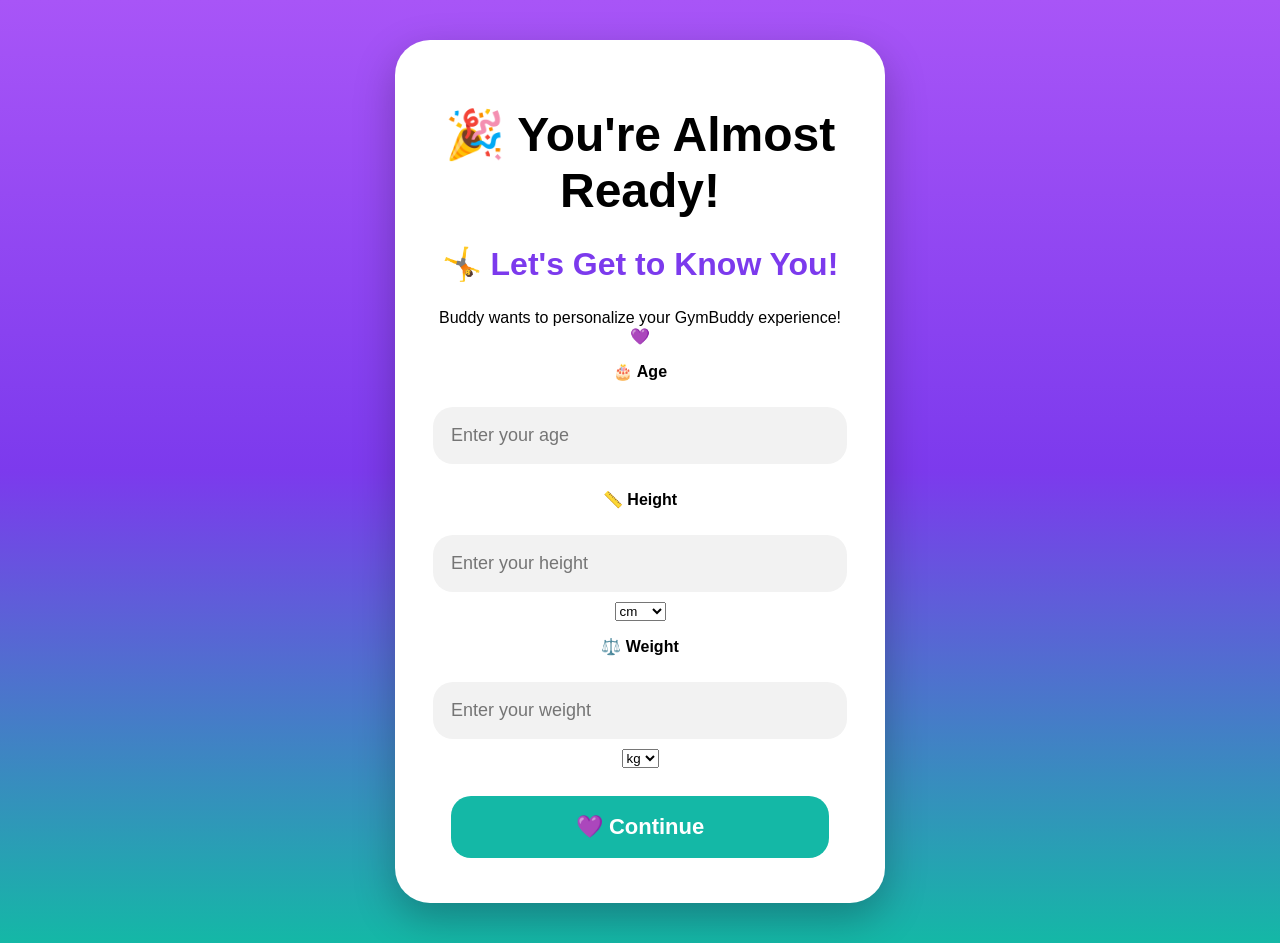
==== profile-setup.html @ 9d1d2cf4 "Add profile setup HTML for GymBuddy application" ====
<!DOCTYPE html>
<html lang="en">
<head>
    <meta charset="UTF-8">
    <meta name="viewport" content="width=device-width, initial-scale=1.0">
    <title>GymBuddy - Athlete Profile</title>
    <link rel="stylesheet" href="style.css">
</head>

<body>

<div class="card">

<h1>🎉 You're Almost Ready!</h1>

<h2>🤸 Let's Get to Know You!</h2>

<p>Buddy wants to personalize your GymBuddy experience! 💜</p>

<p><strong>🎂 Age</strong></p>
<input type="number" placeholder="Enter your age">

<p><strong>📏 Height</strong></p>
<input type="number" placeholder="Enter your height">

<select>
    <option>cm</option>
    <option>ft / in</option>
</select>

<p><strong>⚖️ Weight</strong></p>
<input type="number" placeholder="Enter your weight">

<select>
    <option>kg</option>
    <option>lb</option>
</select>

<br><br>

<button onclick="location.href='dashboard.html'">
💜 Continue
</button>

</div>

</body>
</html>
---- style.css ----
body {
    margin: 0;
    font-family: Arial, sans-serif;
    background: #f3f0ff;
    text-align: center;
}

header {
    background: purple;
    color: white;
    padding: 30px;
}

.card {
    background: white;
    width: 85%;
    max-width: 500px;
    margin: 40px auto;
    padding: 25px;
    border-radius: 20px;
    box-shadow: 0 5px 15px rgba(0,0,0,0.2);
}

button {
    background: teal;
    color: white;
    border: none;
    padding: 15px 25px;
    margin: 10px;
    border-radius: 15px;
    font-size: 18px;
}

button:hover {
    background: purple;
}
.account-card{
background:white;
padding:20px;
border-radius:20px;
margin:20px auto;
border:3px solid #d9d3ff;
transition:0.3s;
}

.account-card:hover{
transform:scale(1.03);
border-color:teal;
}
body{
    background:linear-gradient(180deg,#a855f7,#7c3aed,#14b8a6);
    font-family:Arial,sans-serif;
    text-align:center;
    margin:0;
    padding:40px;
}

.card{
    background:white;
    border-radius:35px;
    padding:35px;
    max-width:420px;
    margin:auto;
    box-shadow:0 15px 40px rgba(0,0,0,.25);
}

h1{
    font-size:48px;
    margin-bottom:5px;
}

h2{
    color:#7c3aed;
}

input{
    width:90%;
    padding:18px;
    border-radius:20px;
    border:none;
    background:#f2f2f2;
    margin:10px 0;
    font-size:18px;
}

button{
    width:90%;
    padding:18px;
    border:none;
    border-radius:20px;
    background:#14b8a6;
    color:white;
    font-size:22px;
    font-weight:bold;
    cursor:pointer;
    transition:.3s;
}

button:hover{
    transform:scale(1.05);
    background:#0f766e;
}

.signin-link{
    color:#2196F3;
    text-decoration:none;
    font-size:22px;
    font-weight:bold;
}

.signin-link:hover{
    text-decoration:underline;
}

.small-text{
    color:gray;
    margin-top:25px;
}
h2{
    color:#7c3aed;
    font-size:32px;
}

.small-text{
    color:#777;
    font-size:18px;
    margin-top:20px;
}

.signin-link{
    color:#2196F3;
    text-decoration:none;
    font-size:22px;
    font-weight:bold;
}

.signin-link:hover{
    text-decoration:underline;
    color:#1565C0;
}
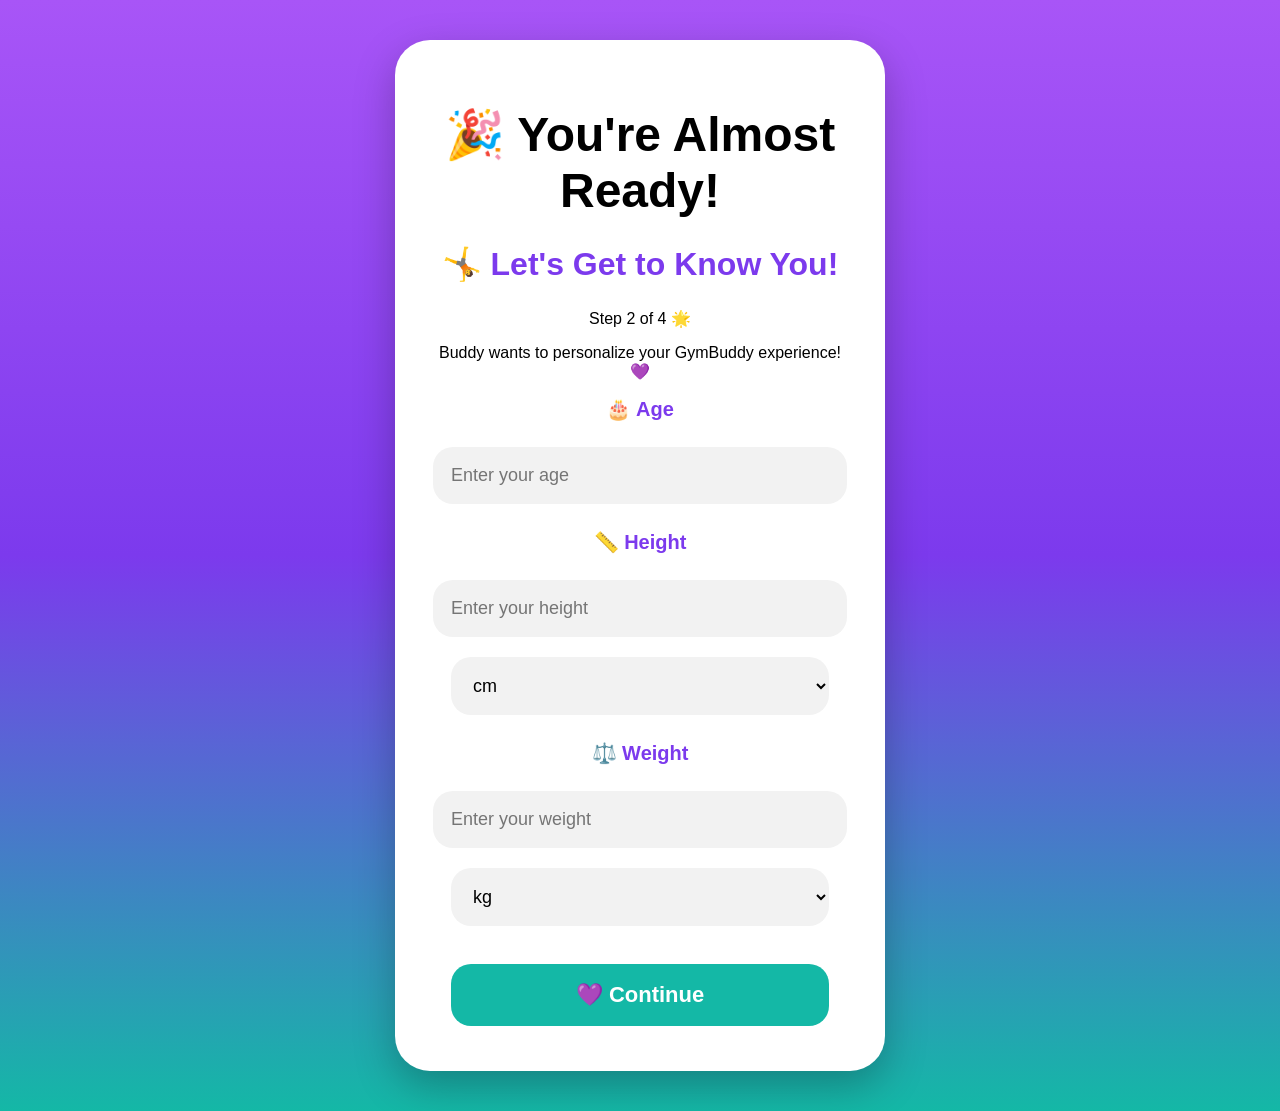
==== commit 48c08b36: "Enhance profile setup with progress indicators Added progress text and progress bar to profile setup" ====
--- a/profile-setup.html
+++ b/profile-setup.html
@@ -14,6 +14,12 @@
 <h1>🎉 You're Almost Ready!</h1>
 
 <h2>🤸 Let's Get to Know You!</h2>
+
+<p class="progress-text">Step 2 of 4 🌟</p>
+
+<div class="progress-bar">
+    <div class="progress-fill"></div>
+</div>
 
 <p>Buddy wants to personalize your GymBuddy experience! 💜</p>
 
--- a/style.css
+++ b/style.css
@@ -138,3 +138,17 @@
     text-decoration:underline;
     color:#1565C0;
 }
+select{
+    width:90%;
+    padding:18px;
+    border:none;
+    border-radius:20px;
+    background:#f2f2f2;
+    font-size:18px;
+    margin:10px 0;
+}
+
+strong{
+    color:#7c3aed;
+    font-size:20px;
+}
